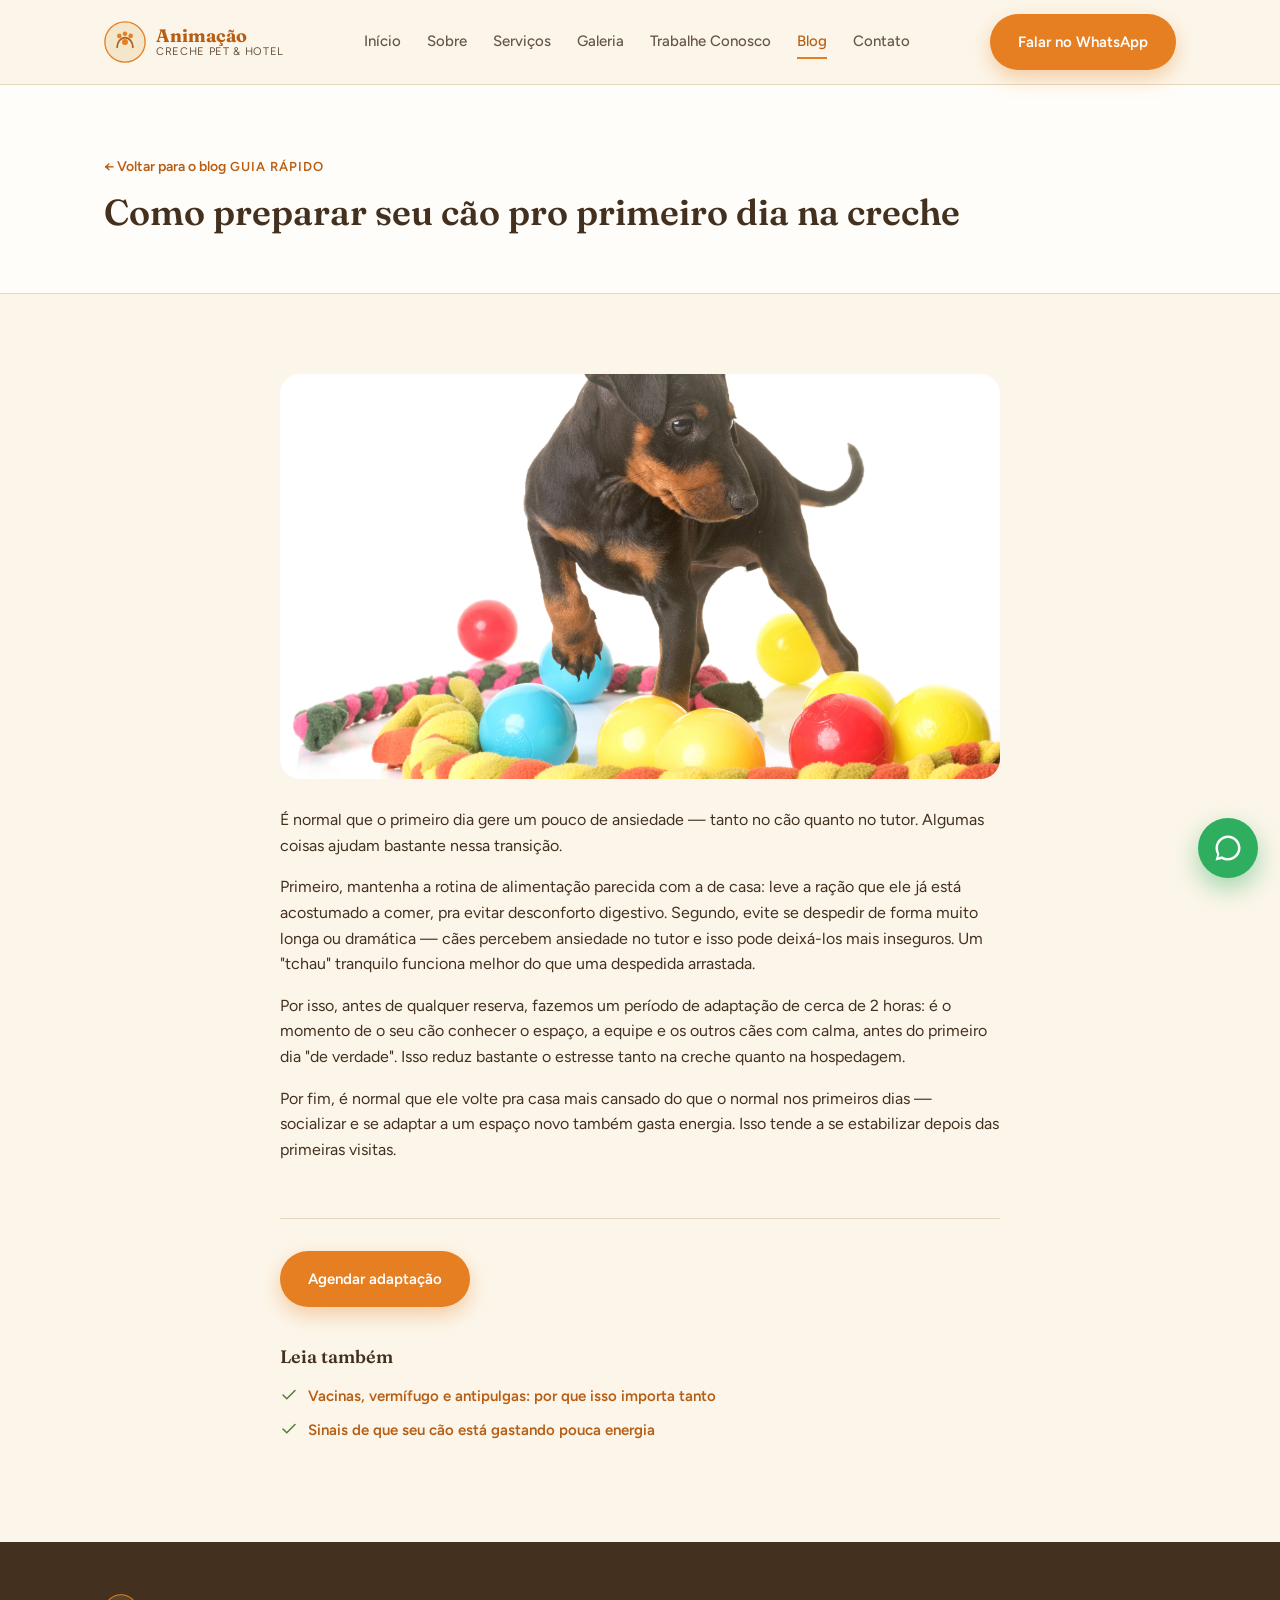
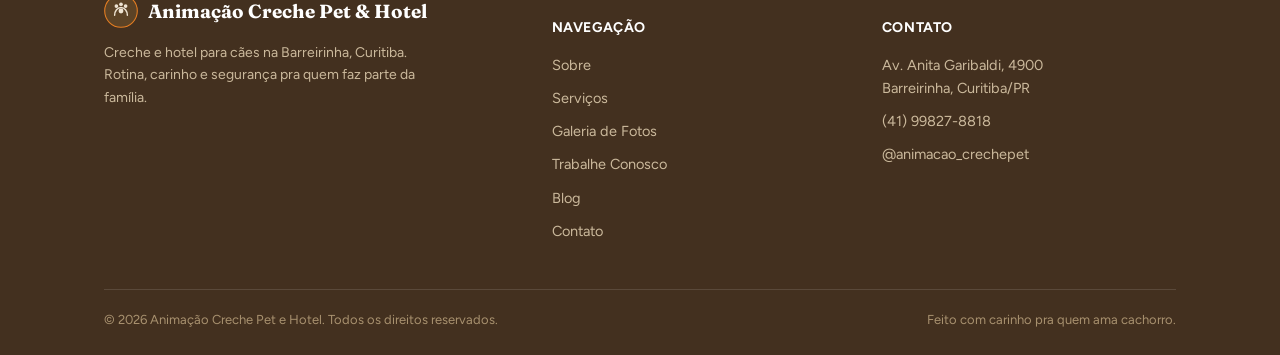
==== blog-primeiro-dia-creche.html @ 45fabde5 "primeira versão do site" ====
<!DOCTYPE html>
<html lang="pt-BR">
<head>
<meta charset="UTF-8">
<meta name="viewport" content="width=device-width, initial-scale=1.0">
<title>Como preparar seu cão pro primeiro dia na creche | Animação Creche Pet e Hotel</title>
<meta name="description" content="Sinais de ansiedade, o que levar e como tornar a adaptação do seu cão mais tranquila no primeiro dia de creche.">
<link rel="preconnect" href="https://fonts.googleapis.com">
<link rel="preconnect" href="https://fonts.gstatic.com" crossorigin>
<link href="https://fonts.googleapis.com/css2?family=Fraunces:ital,opsz,wght@0,9..144,400;0,9..144,500;0,9..144,600;0,9..144,700;1,9..144,500&family=Figtree:wght@400;500;600;700&display=swap" rel="stylesheet">
<link rel="stylesheet" href="styles.css">
</head>
<body>

<header>
  <div class="nav-wrap">
    <a href="index.html" class="brand">
      <svg class="brand-mark" viewBox="0 0 48 48" fill="none">
        <circle cx="24" cy="24" r="23" fill="#F3E6CB" stroke="#E67E22" stroke-width="1.5"/>
        <path d="M15 30c0-6 4-11 9-11s9 5 9 11" stroke="#B85E14" stroke-width="2" stroke-linecap="round"/>
        <circle cx="17.5" cy="17" r="2.6" fill="#E67E22"/>
        <circle cx="24" cy="14.5" r="2.6" fill="#E67E22"/>
        <circle cx="30.5" cy="17" r="2.6" fill="#E67E22"/>
        <circle cx="24" cy="24" r="3.4" fill="#E67E22"/>
      </svg>
      <span class="brand-text">
        <strong>Animação</strong>
        <span>Creche Pet &amp; Hotel</span>
      </span>
    </a>
    <nav class="links" id="navLinks">
      <a href="index.html">Início</a>
      <a href="sobre.html">Sobre</a>
      <a href="servicos.html">Serviços</a>
      <a href="galeria.html">Galeria</a>
      <a href="trabalhe-conosco.html">Trabalhe Conosco</a>
      <a href="blog.html" class="active">Blog</a>
      <a href="contato.html">Contato</a>
    </nav>
    <div class="nav-cta">
      <a class="btn btn-primary" href="https://wa.me/5541998278818?text=Oi!%20Vi%20o%20site%20da%20Anima%C3%A7%C3%A3o%20Creche%20Pet%20e%20Hotel%20e%20queria%20saber%20mais." target="_blank" rel="noopener">
        <span class="long">Falar no WhatsApp</span><span class="short" style="display:none;">WhatsApp</span>
      </a>
      <button class="menu-toggle" id="menuToggle" aria-label="Abrir menu">
        <svg viewBox="0 0 24 24" fill="none" stroke="currentColor" stroke-width="2"><line x1="3" y1="6" x2="21" y2="6"/><line x1="3" y1="12" x2="21" y2="12"/><line x1="3" y1="18" x2="21" y2="18"/></svg>
      </button>
    </div>
  </div>
</header>

<section class="page-hero">
  <div class="container">
    <a href="blog.html" style="color:var(--orange-dark); font-weight:600; font-size:14px;">← Voltar para o blog</a>
    <div class="eyebrow" style="margin-top:16px;">Guia rápido</div>
    <h1>Como preparar seu cão pro primeiro dia na creche</h1>
  </div>
</section>

<section>
  <div class="container">
    <article class="blog-post" style="margin-top:0; border-top:none; padding-top:0;">
      <div class="photo-frame" style="aspect-ratio:16/9; border-radius:20px; margin-bottom:28px;">
        <img src="img/puppy-standing-amongst-toys-on-white-background-2026-03-16-02-12-05-utc.jpg" alt="Filhote cercado de brinquedos" loading="eager">
      </div>
      <p>É normal que o primeiro dia gere um pouco de ansiedade — tanto no cão quanto no tutor. Algumas coisas ajudam bastante nessa transição.</p>
      <p>Primeiro, mantenha a rotina de alimentação parecida com a de casa: leve a ração que ele já está acostumado a comer, pra evitar desconforto digestivo. Segundo, evite se despedir de forma muito longa ou dramática — cães percebem ansiedade no tutor e isso pode deixá-los mais inseguros. Um "tchau" tranquilo funciona melhor do que uma despedida arrastada.</p>
      <p>Por isso, antes de qualquer reserva, fazemos um período de adaptação de cerca de 2 horas: é o momento de o seu cão conhecer o espaço, a equipe e os outros cães com calma, antes do primeiro dia "de verdade". Isso reduz bastante o estresse tanto na creche quanto na hospedagem.</p>
      <p>Por fim, é normal que ele volte pra casa mais cansado do que o normal nos primeiros dias — socializar e se adaptar a um espaço novo também gasta energia. Isso tende a se estabilizar depois das primeiras visitas.</p>
    </article>

    <div style="max-width:720px; margin:56px auto 0; padding-top:32px; border-top:1px solid var(--line);">
      <a class="btn btn-primary" href="https://wa.me/5541998278818?text=Oi!%20Li%20o%20artigo%20sobre%20o%20primeiro%20dia%20na%20creche%20e%20queria%20agendar%20uma%20adapta%C3%A7%C3%A3o." target="_blank" rel="noopener">Agendar adaptação</a>
    </div>

    <div style="max-width:720px; margin:40px auto 0;">
      <h3 style="font-size:18px; margin-bottom:16px;">Leia também</h3>
      <ul class="check-list">
        <li><svg viewBox="0 0 24 24" fill="none" stroke-width="2" stroke-linecap="round"><polyline points="20 6 9 17 4 12"/></svg><a href="blog-vacinas-vermifugo-antipulgas.html" style="color:var(--orange-dark); font-weight:600;">Vacinas, vermífugo e antipulgas: por que isso importa tanto</a></li>
        <li><svg viewBox="0 0 24 24" fill="none" stroke-width="2" stroke-linecap="round"><polyline points="20 6 9 17 4 12"/></svg><a href="blog-sinais-pouca-energia.html" style="color:var(--orange-dark); font-weight:600;">Sinais de que seu cão está gastando pouca energia</a></li>
      </ul>
    </div>
  </div>
</section>

<footer>
  <div class="container">
    <div class="footer-grid">
      <div>
        <div class="footer-brand">
          <svg width="34" height="34" viewBox="0 0 48 48" fill="none">
            <circle cx="24" cy="24" r="23" fill="#5C4326" stroke="#E67E22" stroke-width="1.5"/>
            <path d="M15 30c0-6 4-11 9-11s9 5 9 11" stroke="#EFE4D2" stroke-width="2" stroke-linecap="round"/>
            <circle cx="17.5" cy="17" r="2.6" fill="#EFE4D2"/>
            <circle cx="24" cy="14.5" r="2.6" fill="#EFE4D2"/>
            <circle cx="30.5" cy="17" r="2.6" fill="#EFE4D2"/>
            <circle cx="24" cy="24" r="3.4" fill="#EFE4D2"/>
          </svg>
          <strong>Animação Creche Pet &amp; Hotel</strong>
        </div>
        <p>Creche e hotel para cães na Barreirinha, Curitiba. Rotina, carinho e segurança pra quem faz parte da família.</p>
      </div>
      <div>
        <h5>Navegação</h5>
        <ul>
          <li><a href="sobre.html">Sobre</a></li>
          <li><a href="servicos.html">Serviços</a></li>
          <li><a href="galeria.html">Galeria de Fotos</a></li>
          <li><a href="trabalhe-conosco.html">Trabalhe Conosco</a></li>
          <li><a href="blog.html">Blog</a></li>
          <li><a href="contato.html">Contato</a></li>
        </ul>
      </div>
      <div>
        <h5>Contato</h5>
        <ul>
          <li>Av. Anita Garibaldi, 4900<br>Barreirinha, Curitiba/PR</li>
          <li>(41) 99827-8818</li>
          <li>@animacao_crechepet</li>
        </ul>
      </div>
    </div>
    <div class="footer-bottom">
      <span>© 2026 Animação Creche Pet e Hotel. Todos os direitos reservados.</span>
      <span>Feito com carinho pra quem ama cachorro.</span>
    </div>
  </div>
</footer>

<a class="whatsapp-float" href="https://wa.me/5541998278818?text=Oi!%20Vi%20o%20site%20da%20Anima%C3%A7%C3%A3o%20Creche%20Pet%20e%20Hotel%20e%20queria%20saber%20mais." target="_blank" rel="noopener" aria-label="Falar no WhatsApp">
  <svg viewBox="0 0 24 24"><path d="M12 2C6.5 2 2 6.5 2 12c0 1.8.5 3.6 1.4 5.1L2 22l5.1-1.3C8.5 21.5 10.2 22 12 22c5.5 0 10-4.5 10-10S17.5 2 12 2zm0 18c-1.6 0-3.1-.4-4.4-1.2l-.3-.2-3 .8.8-2.9-.2-.3C4.4 15 4 13.5 4 12c0-4.4 3.6-8 8-8s8 3.6 8 8-3.6 8-8 8z"/></svg>
</a>

<script src="main.js"></script>
</body>
</html>
---- styles.css ----
:root{
  --cream:#FCF6EA;
  --cream-2:#F3E6CB;
  --paper:#FFFDF9;
  --orange:#E67E22;
  --orange-dark:#B85E14;
  --blue:#2E7EBB;
  --blue-dark:#1F5D8C;
  --sage:#6FA84A;
  --sage-dark:#4F7E33;
  --brown:#43301F;
  --brown-soft:#6B5540;
  --line:#E5D8BF;
  --shadow: 0 10px 30px rgba(67,48,31,0.08);
}
*{box-sizing:border-box;}
html{scroll-behavior:smooth;}
body{
  margin:0;
  font-family:'Figtree', sans-serif;
  color:var(--brown);
  background:var(--cream);
  line-height:1.6;
}
h1,h2,h3,.serif{
  font-family:'Fraunces', serif;
  font-weight:600;
  color:var(--brown);
  line-height:1.15;
  margin:0;
}
a{color:inherit; text-decoration:none;}
img{max-width:100%; display:block;}
ul{margin:0;}
.container{
  max-width:1120px;
  margin:0 auto;
  padding:0 24px;
}
.eyebrow{
  display:inline-flex;
  align-items:center;
  gap:8px;
  font-size:13px;
  letter-spacing:0.08em;
  text-transform:uppercase;
  font-weight:600;
  color:var(--orange-dark);
  margin-bottom:14px;
}
.eyebrow svg{width:16px; height:16px;}
.btn{
  display:inline-flex;
  align-items:center;
  gap:10px;
  padding:14px 26px;
  border-radius:100px;
  font-weight:600;
  font-size:15px;
  border:2px solid transparent;
  cursor:pointer;
  transition:transform .15s ease, box-shadow .15s ease, background .15s ease;
}
.btn-primary{
  background:var(--orange);
  color:#fff;
  box-shadow:0 8px 20px rgba(230,126,34,0.35);
}
.btn-primary:hover{background:var(--orange-dark); transform:translateY(-1px);}
.btn-outline{ border-color:var(--brown); color:var(--brown); }
.btn-outline:hover{background:var(--brown); color:#fff;}
.btn-white{ background:#fff; color:var(--brown); }
.btn-white:hover{background:var(--cream-2);}

/* Header */
header{
  position:sticky; top:0; z-index:50;
  background:rgba(252,246,234,0.94);
  backdrop-filter:blur(8px);
  border-bottom:1px solid var(--line);
}
.nav-wrap{
  display:flex; align-items:center; justify-content:space-between;
  padding:14px 24px; max-width:1120px; margin:0 auto;
}
.brand{display:flex; align-items:center; gap:10px;}
.brand-mark{width:42px; height:42px; flex-shrink:0;}
.brand-text{display:flex; flex-direction:column; line-height:1.1;}
.brand-text strong{font-family:'Fraunces', serif; font-size:18px; font-weight:700; color:var(--orange-dark);}
.brand-text span{font-size:11px; letter-spacing:0.06em; text-transform:uppercase; color:var(--brown-soft);}
nav.links{display:flex; gap:26px; font-size:15px; font-weight:500;}
nav.links a{opacity:0.8; padding:4px 0; border-bottom:2px solid transparent;}
nav.links a:hover{opacity:1; color:var(--orange-dark);}
nav.links a.active{opacity:1; color:var(--orange-dark); border-color:var(--orange);}
.nav-cta{display:flex; align-items:center; gap:16px;}
.menu-toggle{display:none; background:none; border:none; cursor:pointer; padding:6px;}
.menu-toggle svg{width:26px; height:26px;}

@media (max-width:900px){
  nav.links{
    position:fixed; top:71px; left:0; right:0;
    background:var(--paper); flex-direction:column; gap:0;
    padding:8px 24px 18px; border-bottom:1px solid var(--line);
    transform:translateY(-130%); transition:transform .25s ease;
  }
  nav.links.open{transform:translateY(0);}
  nav.links a{padding:12px 0; border-bottom:1px solid var(--line);}
  .menu-toggle{display:block;}
  .nav-cta .btn span.long{display:none;}
  .nav-cta .btn span.short{display:inline !important;}
}

/* Page hero (inner pages) */
.page-hero{
  padding:56px 0 48px;
  border-bottom:1px solid var(--line);
  background:var(--paper);
}
.page-hero h1{font-size:36px; margin-bottom:12px;}
.page-hero p{font-size:16.5px; color:var(--brown-soft); max-width:600px; margin:0;}

/* Home Hero */
.hero{position:relative; overflow:hidden; padding:72px 0 90px;}
.hero-blob{position:absolute; border-radius:50%; filter:blur(2px); opacity:0.55; z-index:0;}
.hero-blob.b1{width:420px; height:420px; background:var(--cream-2); top:-160px; right:-120px;}
.hero-blob.b2{width:260px; height:260px; background:#DCE9DD; bottom:-100px; left:-80px;}
.hero-grid{position:relative; z-index:1; display:grid; grid-template-columns:1.1fr 0.9fr; gap:56px; align-items:center;}
@media (max-width:900px){ .hero-grid{grid-template-columns:1fr;} }
.hero h1{font-size:42px; margin-bottom:20px;}
@media (max-width:600px){ .hero h1{font-size:30px;} .page-hero h1{font-size:28px;} }
.hero p.lead{font-size:18px; color:var(--brown-soft); max-width:520px; margin-bottom:30px;}
.hero-actions{display:flex; gap:14px; flex-wrap:wrap; margin-bottom:34px;}
.hero-stats{display:flex; gap:32px; flex-wrap:wrap;}
.hero-stats div strong{display:block; font-family:'Fraunces',serif; font-size:26px; color:var(--orange-dark);}
.hero-stats div span{font-size:13px; color:var(--brown-soft);}
.hero-art{position:relative; background:var(--paper); border-radius:28px; padding:30px; box-shadow:var(--shadow); border:1px solid var(--line);}
.hero-art.photo{padding:0; overflow:hidden;}
.hero-art.photo .photo-frame{border-radius:28px; aspect-ratio:4/3.2;}
@media (max-width:900px){ .hero-art.photo .photo-frame{aspect-ratio:16/11;} }
.hero-art .paw-ring{position:absolute; top:-18px; right:-18px; width:56px; height:56px; background:var(--sage); border-radius:50%; display:flex; align-items:center; justify-content:center; box-shadow:var(--shadow);}
.hero-art .paw-ring svg{width:26px; height:26px; fill:#fff;}
.hero-cards{display:grid; grid-template-columns:1fr 1fr; gap:16px;}
.hero-card{background:var(--cream); border-radius:18px; padding:18px; border:1px solid var(--line);}
.hero-card svg{width:26px; height:26px; margin-bottom:10px; stroke:var(--orange-dark);}
.hero-card h4{font-family:'Fraunces',serif; font-size:16px; margin-bottom:4px;}
.hero-card p{font-size:13px; color:var(--brown-soft); margin:0;}

/* Section generic */
section{padding:80px 0;}
.section-head{max-width:640px; margin-bottom:44px;}
.section-head.center{margin-left:auto; margin-right:auto; text-align:center;}
.section-head h2{font-size:32px; margin-bottom:14px;}
.section-head p{font-size:16.5px; color:var(--brown-soft);}
section.alt{background:var(--paper); border-top:1px solid var(--line); border-bottom:1px solid var(--line);}
.center-btn{display:flex; justify-content:center; margin-top:36px;}

/* Pillars */
.pillars{display:grid; grid-template-columns:repeat(3,1fr); gap:24px;}
@media (max-width:800px){ .pillars{grid-template-columns:1fr;} }
.pillar{background:var(--paper); border:1px solid var(--line); border-radius:20px; padding:28px;}
.pillar .icon{width:50px; height:50px; border-radius:14px; display:flex; align-items:center; justify-content:center; margin-bottom:16px;}
.pillar .icon svg{width:24px; height:24px;}
.pillar.t1 .icon{background:#F5DEC4;}
.pillar.t1 .icon svg{stroke:var(--orange-dark);}
.pillar.t2 .icon{background:#DCE9DD;}
.pillar.t2 .icon svg{stroke:var(--sage-dark);}
.pillar.t3 .icon{background:#D8E6EC;}
.pillar.t3 .icon svg{stroke:var(--blue-dark);}
.pillar h3{font-size:19px; margin-bottom:8px;}
.pillar p{font-size:15px; color:var(--brown-soft); margin:0;}

/* Service cards (teaser on home) */
.card-grid{display:grid; grid-template-columns:1fr 1fr; gap:24px;}
@media (max-width:760px){ .card-grid{grid-template-columns:1fr;} }
.service-card{background:var(--paper); border:1px solid var(--line); border-radius:20px; padding:30px; display:flex; flex-direction:column;}
.service-card .tag{display:inline-block; font-size:12px; font-weight:700; letter-spacing:0.05em; text-transform:uppercase; padding:5px 12px; border-radius:100px; margin-bottom:14px; width:fit-content;}
.service-card.creche .tag{background:#F5DEC4; color:var(--orange-dark);}
.service-card.hotel .tag{background:#D8E6EC; color:var(--blue-dark);}
.service-card h3{font-size:21px; margin-bottom:10px;}
.service-card p{color:var(--brown-soft); font-size:15px; margin-bottom:18px; flex:1;}

/* Services split (detail sections) */
.service{display:grid; grid-template-columns:0.9fr 1.1fr; gap:56px; align-items:center;}
.service.reverse .service-visual{order:2;}
@media (max-width:860px){ .service, .service.reverse{grid-template-columns:1fr;} .service.reverse .service-visual{order:0;} }
.service + .service{margin-top:80px;}
.service-visual{background:var(--cream); border:1px solid var(--line); border-radius:24px; padding:32px;}
.service-tag{display:inline-block; background:var(--orange); color:#fff; font-size:12px; font-weight:700; letter-spacing:0.05em; text-transform:uppercase; padding:6px 14px; border-radius:100px; margin-bottom:16px;}
.service.hotel-tag .service-tag{background:var(--blue);}
.service h3{font-size:27px; margin-bottom:16px;}
.service p{color:var(--brown-soft); font-size:16px; margin-bottom:18px;}
.check-list{list-style:none; padding:0; margin:0 0 20px;}
.check-list li{display:flex; gap:10px; align-items:flex-start; font-size:15px; color:var(--brown); margin-bottom:10px;}
.check-list li svg{width:18px; height:18px; flex-shrink:0; margin-top:2px; stroke:var(--sage-dark);}
.info-row{display:flex; gap:14px; align-items:center; background:var(--paper); border:1px solid var(--line); border-radius:16px; padding:14px 18px; margin-bottom:12px;}
.info-row svg{width:22px; height:22px; stroke:var(--orange-dark); flex-shrink:0;}
.info-row div strong{display:block; font-size:14px;}
.info-row div span{font-size:13.5px; color:var(--brown-soft);}

/* Admission */
.admit-grid{display:grid; grid-template-columns:1fr 1fr; gap:24px;}
@media (max-width:800px){ .admit-grid{grid-template-columns:1fr;} }
.admit-card{background:var(--paper); border-radius:20px; padding:30px; border:1px solid var(--line);}
.admit-card.warn{background:#FBEFE6; border-color:#EAD2B8;}
.admit-card h3{font-size:19px; margin-bottom:16px; display:flex; align-items:center; gap:10px;}
.admit-card h3 svg{width:22px; height:22px;}
.admit-card.yes h3 svg{stroke:var(--sage-dark);}
.admit-card.warn h3 svg{stroke:var(--orange-dark);}

/* Steps */
.steps{display:grid; grid-template-columns:repeat(3,1fr); gap:24px;}
@media (max-width:800px){ .steps{grid-template-columns:1fr;} }
.step .num{width:40px; height:40px; border-radius:50%; background:var(--brown); color:#fff; display:flex; align-items:center; justify-content:center; font-family:'Fraunces',serif; font-weight:600; margin-bottom:16px;}
.step h4{font-size:17px; margin-bottom:6px;}
.step p{font-size:14.5px; color:var(--brown-soft); margin:0;}

/* Season banner */
.season{background:linear-gradient(135deg, var(--blue-dark), var(--blue)); border-radius:28px; padding:44px; color:#fff; display:grid; grid-template-columns:auto 1fr auto; gap:24px; align-items:center;}
@media (max-width:760px){ .season{grid-template-columns:1fr; text-align:left;} }
.season .icon-wrap{width:64px; height:64px; border-radius:18px; background:rgba(255,255,255,0.15); display:flex; align-items:center; justify-content:center;}
.season .icon-wrap svg{width:32px; height:32px; stroke:#fff;}
.season h3{color:#fff; font-size:22px; margin-bottom:6px;}
.season p{color:#E7F0F5; margin:0; font-size:15px;}

/* Testimonials */
.testimonials{display:grid; grid-template-columns:repeat(2,1fr); gap:22px;}
@media (max-width:760px){ .testimonials{grid-template-columns:1fr;} }
.tcard{background:var(--paper); border:1px solid var(--line); border-radius:20px; padding:26px;}
.tcard .stars{color:var(--orange); font-size:15px; margin-bottom:12px; letter-spacing:2px;}
.tcard p{font-size:15.5px; color:var(--brown); margin-bottom:16px;}
.tcard .who{display:flex; align-items:center; gap:10px;}
.tcard .avatar{width:36px; height:36px; border-radius:50%; background:var(--sage); color:#fff; display:flex; align-items:center; justify-content:center; font-family:'Fraunces',serif; font-weight:600; font-size:14px;}
.tcard .who span{font-size:13.5px; color:var(--brown-soft); font-weight:600;}

/* Instagram strip */
.insta-grid{display:grid; grid-template-columns:repeat(4,1fr); gap:14px;}
@media (max-width:700px){ .insta-grid{grid-template-columns:repeat(2,1fr);} }
.insta-tile{aspect-ratio:1; border-radius:16px; background:linear-gradient(135deg,var(--cream-2),var(--paper)); border:1px solid var(--line); display:flex; align-items:center; justify-content:center; position:relative; overflow:hidden;}
.insta-tile svg{width:28px; height:28px; stroke:var(--orange-dark); opacity:0.55;}

/* Gallery */
.gallery-grid{display:grid; grid-template-columns:repeat(3,1fr); gap:18px;}
@media (max-width:760px){ .gallery-grid{grid-template-columns:repeat(2,1fr);} }
@media (max-width:480px){ .gallery-grid{grid-template-columns:1fr;} }
.gallery-tile{aspect-ratio:4/3; border-radius:18px; background:var(--paper); border:1px dashed var(--line); display:flex; flex-direction:column; align-items:center; justify-content:center; gap:10px; text-align:center; padding:16px;}
.gallery-tile svg{width:30px; height:30px; stroke:var(--orange-dark); opacity:0.6;}
.gallery-tile span{font-size:13px; color:var(--brown-soft); font-weight:600;}

/* Blog */
.blog-grid{display:grid; grid-template-columns:repeat(3,1fr); gap:24px;}
@media (max-width:860px){ .blog-grid{grid-template-columns:1fr;} }
.blog-card{background:var(--paper); border:1px solid var(--line); border-radius:20px; overflow:hidden; display:flex; flex-direction:column;}
.blog-card .thumb{aspect-ratio:16/10; background:linear-gradient(135deg,#F5DEC4,#D8E6EC); display:flex; align-items:center; justify-content:center;}
.blog-card .thumb svg{width:32px; height:32px; stroke:var(--orange-dark); opacity:0.6;}
.blog-card .body{padding:22px; display:flex; flex-direction:column; flex:1;}
.blog-card .date{font-size:12.5px; color:var(--brown-soft); text-transform:uppercase; letter-spacing:0.05em; margin-bottom:8px;}
.blog-card h3{font-size:18px; margin-bottom:10px;}
.blog-card p{font-size:14.5px; color:var(--brown-soft); flex:1; margin-bottom:14px;}
.blog-card a.read{font-size:14px; font-weight:700; color:var(--orange-dark);}
.blog-post{max-width:720px; margin:0 auto; padding-top:20px; border-top:1px solid var(--line); margin-top:20px;}
.blog-post h2{font-size:26px; margin-bottom:6px;}
.blog-post .date{font-size:13px; color:var(--brown-soft); margin-bottom:20px; display:block;}
.blog-post p{font-size:16px; color:var(--brown); margin-bottom:16px;}
.blog-post + .blog-post{margin-top:56px;}

/* Photos */
.photo-frame{position:relative; overflow:hidden; background:var(--cream-2);}
.photo-frame img{width:100%; height:100%; object-fit:cover; display:block;}
.gallery-tile.has-photo{border-style:solid; padding:0;}
.gallery-tile.has-photo span{position:absolute; left:12px; bottom:12px; background:rgba(67,48,31,0.72); color:#fff; padding:5px 12px; border-radius:100px; font-size:12px;}
.blog-card .thumb.has-photo{padding:0;}
.blog-card .thumb.has-photo img{width:100%; height:100%; object-fit:cover;}

/* Decorative flanking photos */
.flank-grid{display:grid; grid-template-columns:1fr 2fr 1fr; gap:24px; align-items:center;}
@media (max-width:760px){ .flank-grid{grid-template-columns:1fr;} .flank-grid .photo-frame{display:none;} }

/* Contact */
.contact-grid{display:grid; grid-template-columns:1fr 1fr; gap:48px;}
@media (max-width:900px){ .contact-grid{grid-template-columns:1fr;} }
.contact-info .info-row{background:var(--cream);}
.map-frame{border-radius:20px; overflow:hidden; border:1px solid var(--line); margin-top:20px; box-shadow:var(--shadow);}
.map-frame iframe{width:100%; height:240px; border:0; display:block;}
form{background:var(--paper); border:1px solid var(--line); border-radius:24px; padding:32px; box-shadow:var(--shadow);}
.field{margin-bottom:18px;}
.field label{display:block; font-size:13.5px; font-weight:600; margin-bottom:6px; color:var(--brown-soft);}
.field input, .field select, .field textarea{width:100%; padding:13px 14px; border:1px solid var(--line); border-radius:12px; font-family:'Figtree', sans-serif; font-size:15px; background:#fff; color:var(--brown);}
.field input:focus, .field select:focus, .field textarea:focus{outline:2px solid var(--orange); outline-offset:1px;}
.field textarea{resize:vertical; min-height:90px;}
form .btn{width:100%; justify-content:center;}
form small{display:block; margin-top:12px; text-align:center; color:var(--brown-soft); font-size:12.5px;}

/* Work with us */
.values-grid{display:grid; grid-template-columns:repeat(3,1fr); gap:20px; margin-bottom:48px;}
@media (max-width:800px){ .values-grid{grid-template-columns:1fr;} }

/* Footer */
footer{background:var(--brown); color:#EFE4D2; padding:52px 0 24px;}
.footer-grid{display:grid; grid-template-columns:1.4fr 1fr 1fr; gap:36px; margin-bottom:36px;}
@media (max-width:760px){ .footer-grid{grid-template-columns:1fr;} }
.footer-brand{display:flex; align-items:center; gap:10px; margin-bottom:14px;}
.footer-brand strong{font-family:'Fraunces',serif; font-size:19px; color:#fff;}
footer p{color:#CBB99C; font-size:14px; max-width:320px;}
footer h5{color:#fff; font-size:14px; margin-bottom:14px; letter-spacing:0.04em; text-transform:uppercase;}
footer ul{list-style:none; padding:0; margin:0;}
footer li{margin-bottom:10px; font-size:14.5px; color:#CBB99C;}
footer a:hover{color:#fff;}
.footer-bottom{border-top:1px solid rgba(255,255,255,0.12); padding-top:20px; font-size:13px; color:#A8916F; display:flex; justify-content:space-between; flex-wrap:wrap; gap:10px;}

/* Floating WhatsApp */
.whatsapp-float{position:fixed; bottom:22px; right:22px; z-index:60; background:#2FAE60; color:#fff; width:60px; height:60px; border-radius:50%; display:flex; align-items:center; justify-content:center; box-shadow:0 10px 26px rgba(47,174,96,0.45); transition:transform .15s ease;}
.whatsapp-float:hover{transform:scale(1.06);}
.whatsapp-float svg{width:30px; height:30px; fill:#fff;}
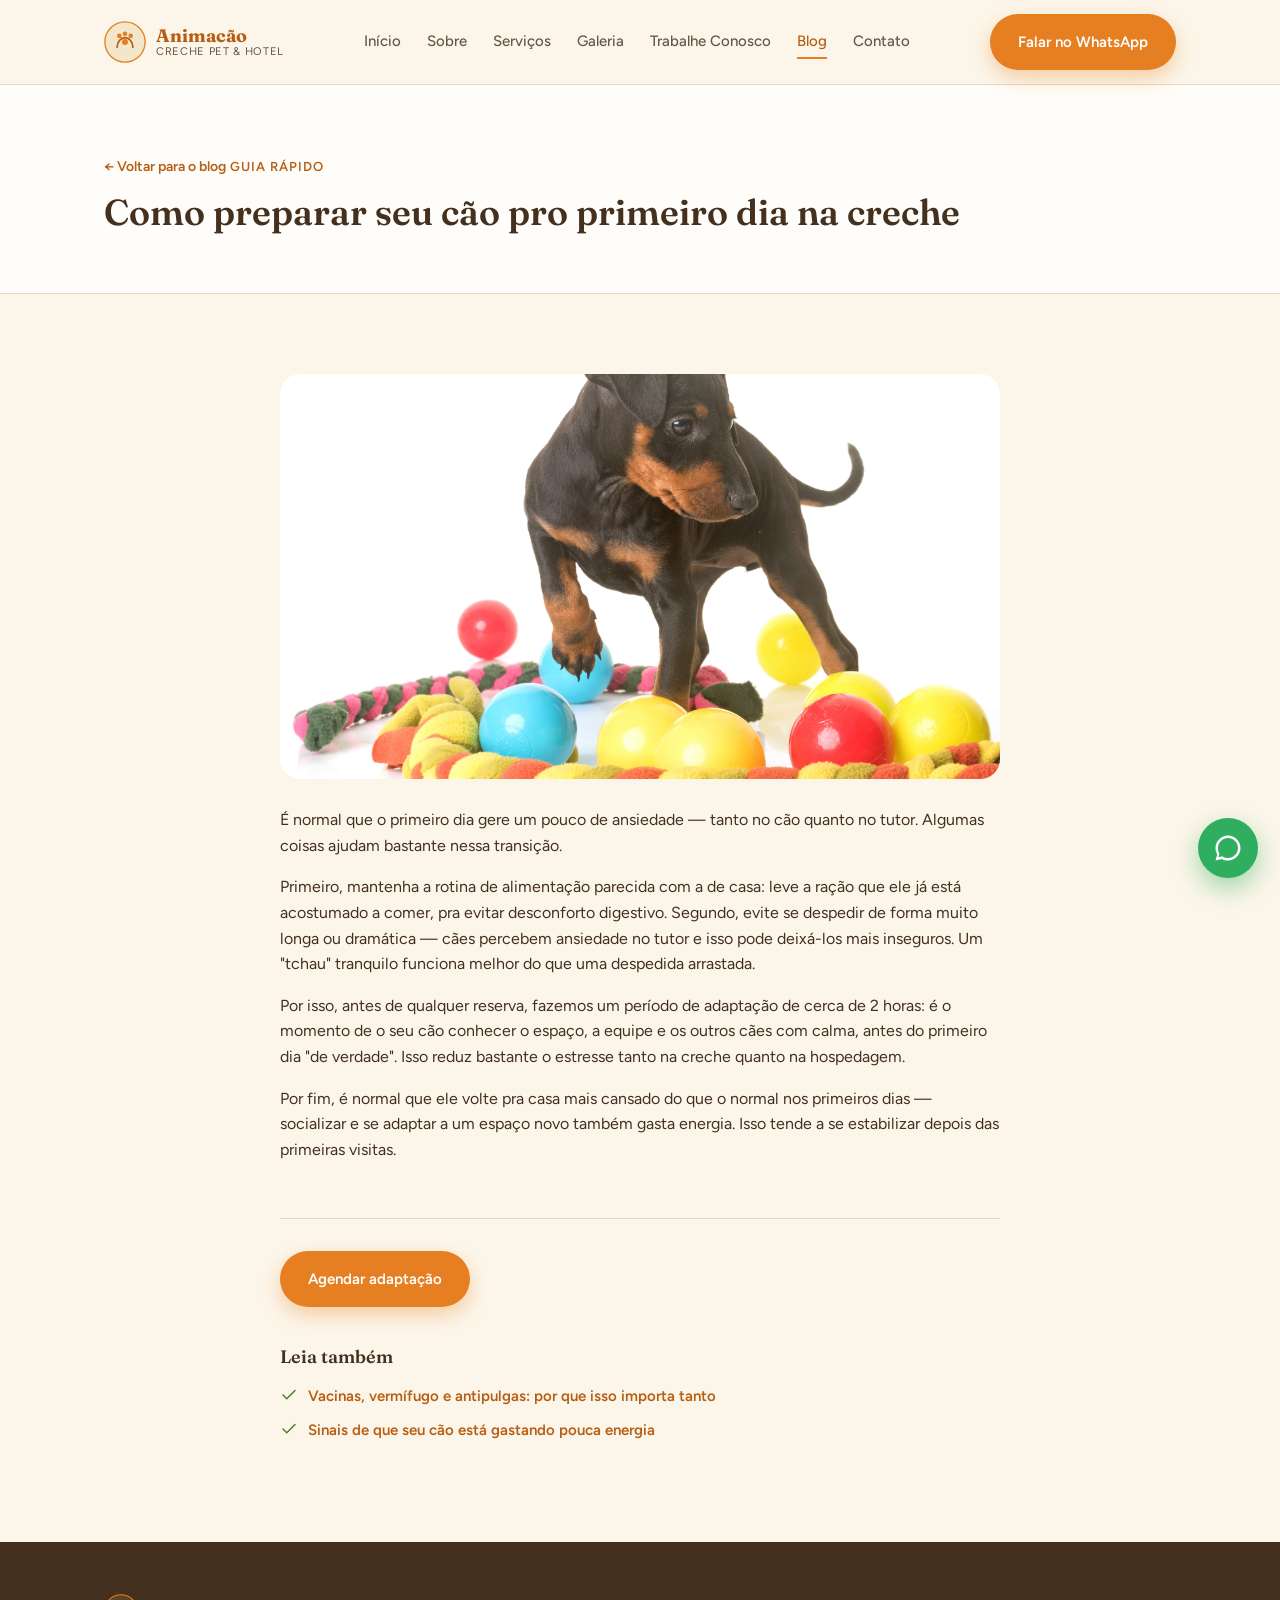
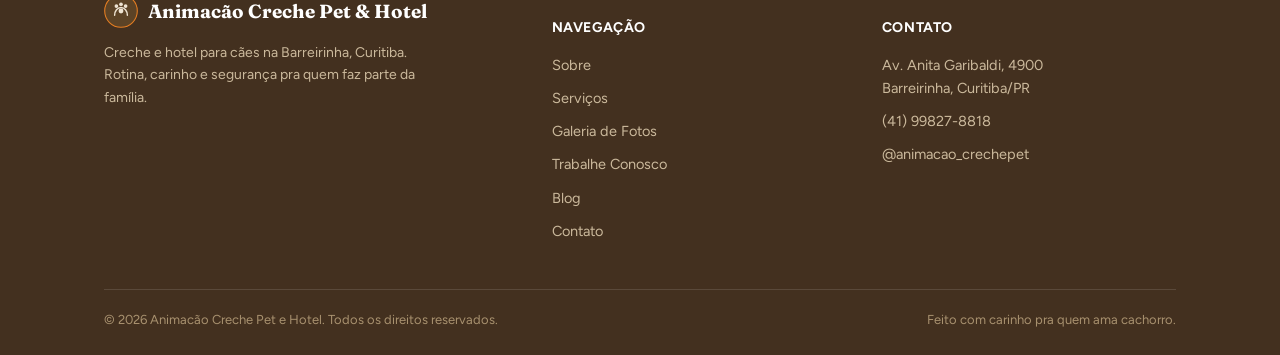
==== commit 7850b416: "corrige nome para Animacão" ====
--- a/blog-primeiro-dia-creche.html
+++ b/blog-primeiro-dia-creche.html
@@ -3,7 +3,7 @@
 <head>
 <meta charset="UTF-8">
 <meta name="viewport" content="width=device-width, initial-scale=1.0">
-<title>Como preparar seu cão pro primeiro dia na creche | Animação Creche Pet e Hotel</title>
+<title>Como preparar seu cão pro primeiro dia na creche | Animacão Creche Pet e Hotel</title>
 <meta name="description" content="Sinais de ansiedade, o que levar e como tornar a adaptação do seu cão mais tranquila no primeiro dia de creche.">
 <link rel="preconnect" href="https://fonts.googleapis.com">
 <link rel="preconnect" href="https://fonts.gstatic.com" crossorigin>
@@ -24,7 +24,7 @@
         <circle cx="24" cy="24" r="3.4" fill="#E67E22"/>
       </svg>
       <span class="brand-text">
-        <strong>Animação</strong>
+        <strong>Animacão</strong>
         <span>Creche Pet &amp; Hotel</span>
       </span>
     </a>
@@ -38,7 +38,7 @@
       <a href="contato.html">Contato</a>
     </nav>
     <div class="nav-cta">
-      <a class="btn btn-primary" href="https://wa.me/5541998278818?text=Oi!%20Vi%20o%20site%20da%20Anima%C3%A7%C3%A3o%20Creche%20Pet%20e%20Hotel%20e%20queria%20saber%20mais." target="_blank" rel="noopener">
+      <a class="btn btn-primary" href="https://wa.me/5541998278818?text=Oi!%20Vi%20o%20site%20da%20Animac%C3%A3o%20Creche%20Pet%20e%20Hotel%20e%20queria%20saber%20mais." target="_blank" rel="noopener">
         <span class="long">Falar no WhatsApp</span><span class="short" style="display:none;">WhatsApp</span>
       </a>
       <button class="menu-toggle" id="menuToggle" aria-label="Abrir menu">
@@ -95,7 +95,7 @@
             <circle cx="30.5" cy="17" r="2.6" fill="#EFE4D2"/>
             <circle cx="24" cy="24" r="3.4" fill="#EFE4D2"/>
           </svg>
-          <strong>Animação Creche Pet &amp; Hotel</strong>
+          <strong>Animacão Creche Pet &amp; Hotel</strong>
         </div>
         <p>Creche e hotel para cães na Barreirinha, Curitiba. Rotina, carinho e segurança pra quem faz parte da família.</p>
       </div>
@@ -120,13 +120,13 @@
       </div>
     </div>
     <div class="footer-bottom">
-      <span>© 2026 Animação Creche Pet e Hotel. Todos os direitos reservados.</span>
+      <span>© 2026 Animacão Creche Pet e Hotel. Todos os direitos reservados.</span>
       <span>Feito com carinho pra quem ama cachorro.</span>
     </div>
   </div>
 </footer>
 
-<a class="whatsapp-float" href="https://wa.me/5541998278818?text=Oi!%20Vi%20o%20site%20da%20Anima%C3%A7%C3%A3o%20Creche%20Pet%20e%20Hotel%20e%20queria%20saber%20mais." target="_blank" rel="noopener" aria-label="Falar no WhatsApp">
+<a class="whatsapp-float" href="https://wa.me/5541998278818?text=Oi!%20Vi%20o%20site%20da%20Animac%C3%A3o%20Creche%20Pet%20e%20Hotel%20e%20queria%20saber%20mais." target="_blank" rel="noopener" aria-label="Falar no WhatsApp">
   <svg viewBox="0 0 24 24"><path d="M12 2C6.5 2 2 6.5 2 12c0 1.8.5 3.6 1.4 5.1L2 22l5.1-1.3C8.5 21.5 10.2 22 12 22c5.5 0 10-4.5 10-10S17.5 2 12 2zm0 18c-1.6 0-3.1-.4-4.4-1.2l-.3-.2-3 .8.8-2.9-.2-.3C4.4 15 4 13.5 4 12c0-4.4 3.6-8 8-8s8 3.6 8 8-3.6 8-8 8z"/></svg>
 </a>
 
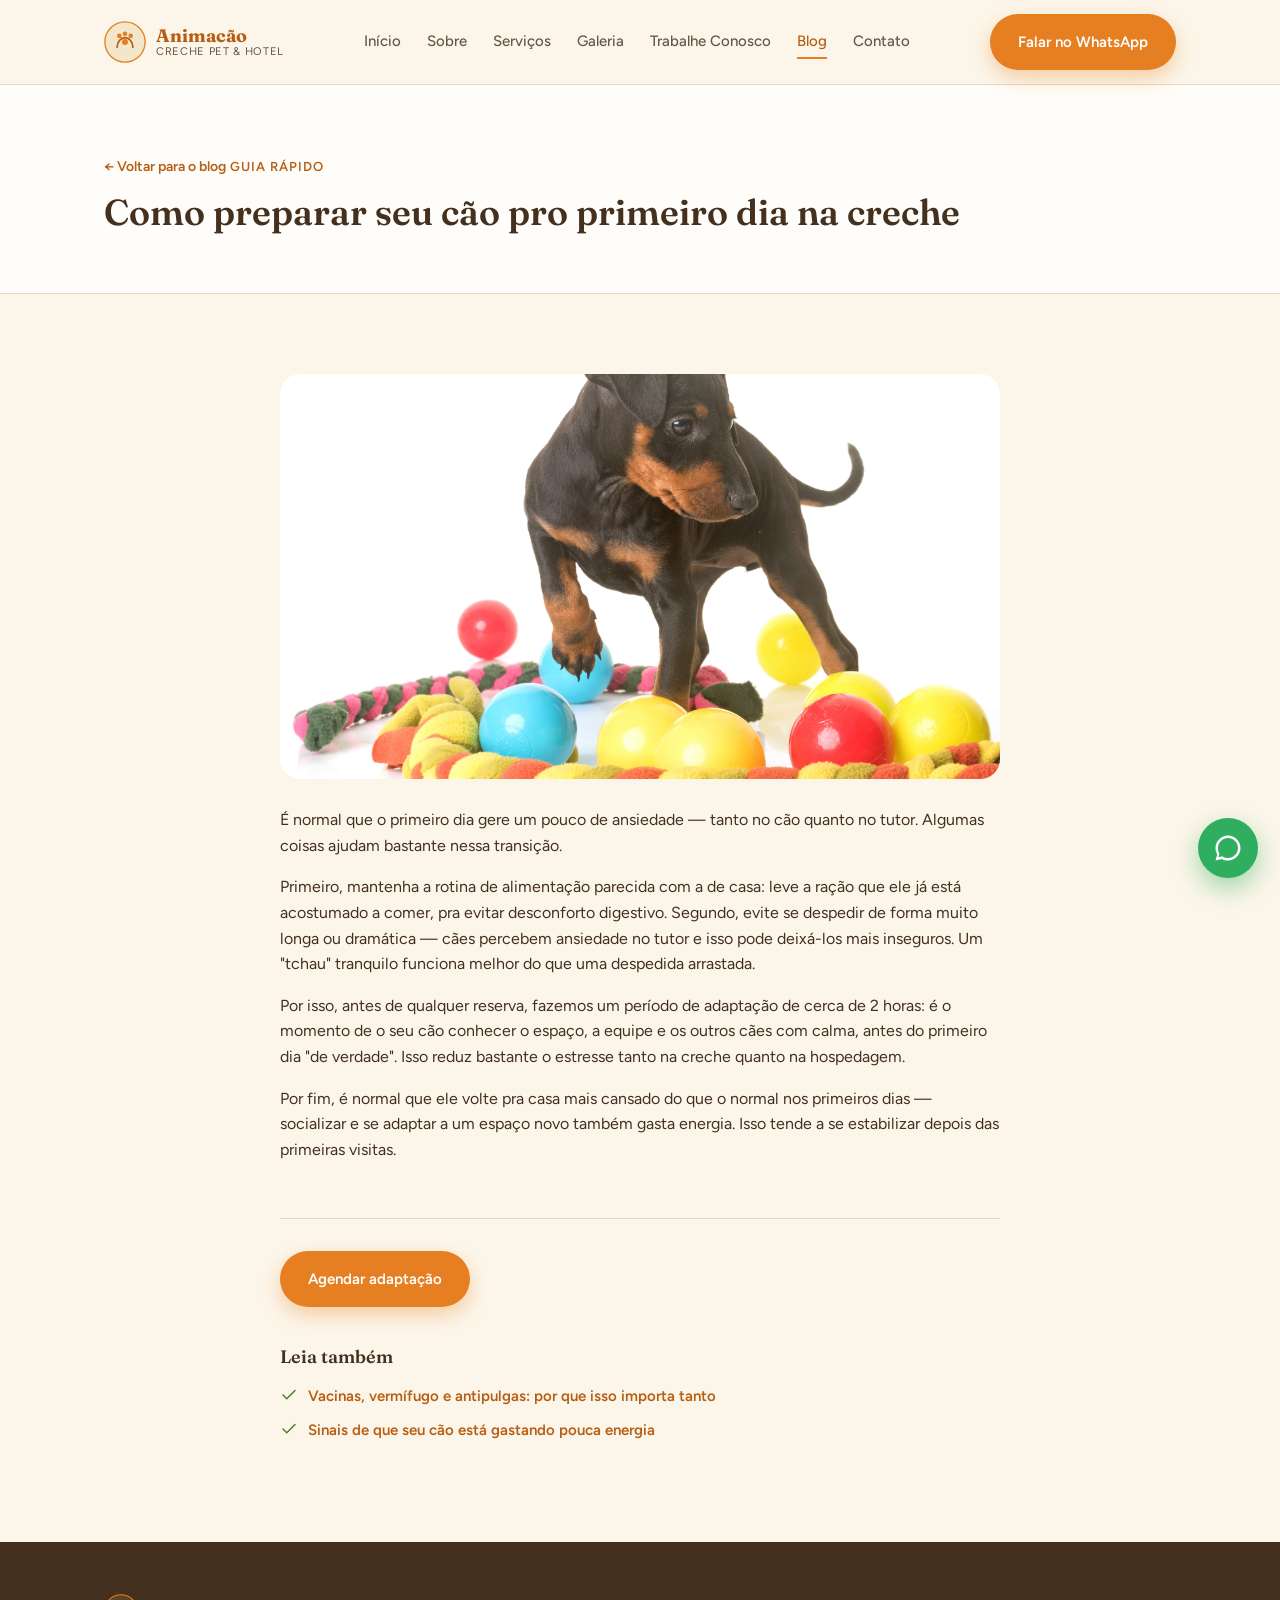
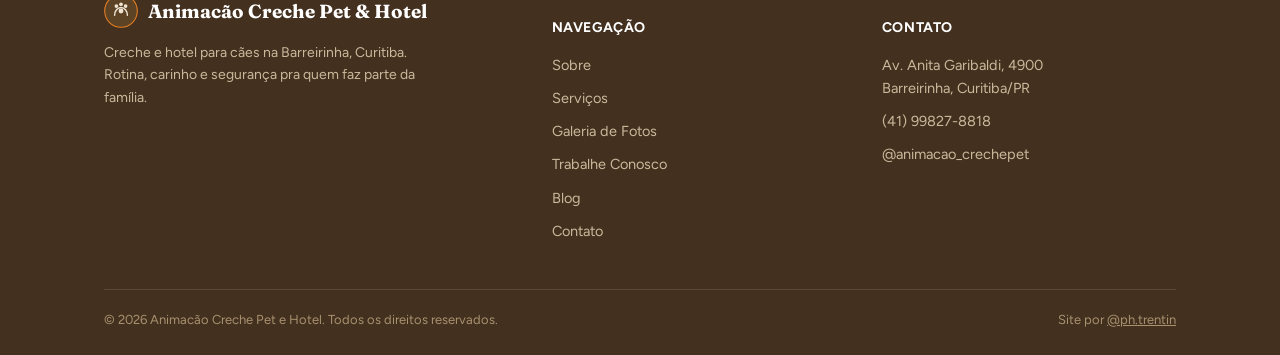
==== commit 5844bf3c: "fotos reais e ajustes de mobile" ====
--- a/blog-primeiro-dia-creche.html
+++ b/blog-primeiro-dia-creche.html
@@ -121,7 +121,7 @@
     </div>
     <div class="footer-bottom">
       <span>© 2026 Animacão Creche Pet e Hotel. Todos os direitos reservados.</span>
-      <span>Feito com carinho pra quem ama cachorro.</span>
+      <span>Site por <a href="https://www.instagram.com/ph.trentin/" target="_blank" rel="noopener" style="color:inherit; text-decoration:underline;">@ph.trentin</a></span>
     </div>
   </div>
 </footer>
--- a/styles.css
+++ b/styles.css
@@ -273,7 +273,11 @@
 
 /* Decorative flanking photos */
 .flank-grid{display:grid; grid-template-columns:1fr 2fr 1fr; gap:24px; align-items:center;}
-@media (max-width:760px){ .flank-grid{grid-template-columns:1fr;} .flank-grid .photo-frame{display:none;} }
+@media (max-width:760px){
+  .flank-grid{display:flex; flex-wrap:wrap; justify-content:center; gap:14px;}
+  .flank-grid .photo-frame{width:130px; height:130px; aspect-ratio:1/1; order:1; border-radius:16px;}
+  .flank-grid p{order:2; width:100%; margin-top:6px;}
+}
 
 /* Contact */
 .contact-grid{display:grid; grid-template-columns:1fr 1fr; gap:48px;}
